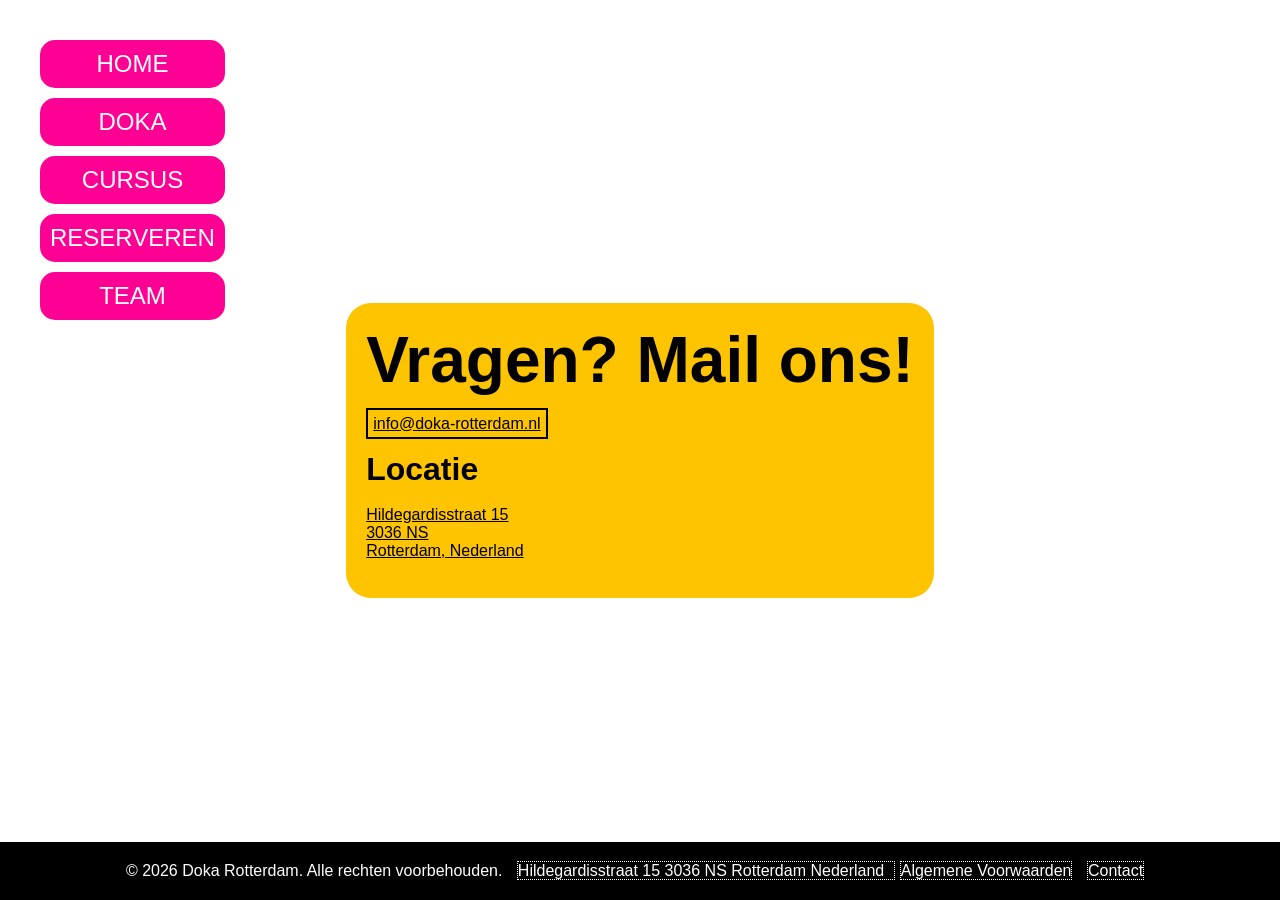
==== contact.html @ 13166142 "Added 2 new pages and some fixes for mobile" ====
<!DOCTYPE html>
<html lang="NL-nl">
<head>
    <meta charset="UTF-8">
    <meta name="viewport" content="width=device-width, initial-scale=1.0">
    <title>Doka Rotterdam</title>
    <link rel="stylesheet" href="style/main.css">
    <link rel="preconnect" href="https://fonts.googleapis.com">
    <link rel="preconnect" href="https://fonts.gstatic.com" crossorigin>
    <link href="https://fonts.googleapis.com/css2?family=Sora:wght@100..800&display=swap" rel="stylesheet">
    <meta name="viewport" content="width=device-width, initial-scale=1.0">
</head>
<body>
    <div class="menu" id="menu_impression">
        <a href="index.html">HOME</a>
        <a href="impression.html">DOKA</a>
        <a href="cursus.html">CURSUS</a>
        <a href="reserveren.html">RESERVEREN</a>
        <a href="team.html">TEAM</a>
    </div>
    <div id="contact_container">
        <div id="contact_box">
            <h1 style="font-size: 4em">Vragen? Mail ons!</h1><br>
            <a href="mailto:info@doka-rotterdam.nl">info@doka-rotterdam.nl</a><br><br>
            <h1>Locatie</h1>
            <a style="border: none" href="https://maps.app.goo.gl/UmLGHMcnTGEYaz4e9" target="_blank"><p>Hildegardisstraat 15</p>
            <p>3036 NS</p>
            <p>Rotterdam, Nederland</p></a>
        </div>
    </div>
  <div id="footer">
    <p>&copy; 2026 Doka Rotterdam. Alle rechten voorbehouden.</p>
    <a href="https://maps.app.goo.gl/UmLGHMcnTGEYaz4e9" target="_blank"><p>Hildegardisstraat 15
        3036 NS
        Rotterdam
        Nederland
    </p></a>
    <p><a href="terms.html" target="_blank">Algemene Voorwaarden</a></p>
    <p><a href="contact.html">Contact</a></p>
  </div>
</body>
</html>
---- style/main.css ----
* {
    margin: 0;
    padding: 0;
    box-sizing: border-box;
}

body, html {
    width: 100%;
    height: 100%;
    font-family: Arial, Helvetica, sans-serif;
}

#terms_container {
    padding: 50px;
    padding-bottom: 200px;
}

#landing_title {
    font-size: 3em;
    text-align: center;
}

.menu {
    padding: 30px;
    height: 100px;
    text-align: center;
    z-index: 2;
    position: absolute;
    top: 0;
    z-index: 5;
}

.menu a {
    color: white;
    text-decoration: none;
    margin: 10px;
    font-size: 1.5em;
    padding: 10px;
    display: block;
    border-radius: 15px;
    transition: .3s ease-in-out;
    border: 2px solid white;
    box-sizing: border-box;
}

.menu a:hover {
    background-color: white;
    color: black;
}

#menu_impression {
    position: fixed;
}

#menu_impression a {
    background-color: rgb(255, 0, 149);
    border: none;
}

#menu_impression a:hover {
    background-color: rgb(9, 52, 150);
    color: rgb(255, 0, 149);
}

.container {
    width: 100vw;
    height: 100vh;
    position: absolute;
    top: 0;
    overflow: hidden;
}

.track {
  display: flex;
  width: max-content; /* important */
  animation: scroll 80s linear infinite;
}

.image {
  flex: 0 0 100vw;
  height: 100vh;
  background-size: cover;
  background-position: center;
}

#header {
    position: absolute;
    top: 0;
    left: 0;
    width: 100%;
    height: 100%;
    display: flex;
    flex-direction: column;
    justify-content: center;
    align-items: center;
    color: white;
    z-index: 4;
    font-size: 3em;
    font-weight: 800;
    font-family: "Sora", sans-serif;
    color: rgb(255, 0, 149);
    mix-blend-mode: difference;
}

#overlay {
    position: absolute;
    top: 0;
    left: 0;
    width: 100vw;
    height: 100vh;
    background-color: rgb(7, 9, 32);
    mix-blend-mode: lighten;
    z-index: 3;
}

#booking_image_frame {
    flex: 1;
    background-image: url("../images/doka_img/compressed/1.jpg");
    background-size: contain;
    background-position: center;
    background-repeat: no-repeat;
}

#footer {
    background-color: black;
    color: white;
    padding: 20px;
    position: fixed;
    bottom: 0;
    width: 100%;
    height: auto;
    z-index: 5;
    text-align: center;
}

#footer p {
    display: inline-block;
    margin-right: 10px;
}

#footer a{
    color: white;
    text-decoration: none;
    border: dotted white 1px;
}

#footer a:hover {
    background-color: rgb(255, 0, 149);
}

.box {
    width: 500px;
    height: auto;
    margin: 20px;
    border-radius: 20px;
    padding: 20px;
    border: 5px white solid;
    z-index: 2;
    color: white;
}

#box_container {
    display: flex;
    flex-wrap: wrap;
    justify-content: center;
    align-items: center;
    width: 100vw;
    min-height: 100vh;
    height: auto;
    font-family: "Sora", sans-serif;
    z-index: 2;
    box-sizing: border-box;
    padding: 100px;
}

.line {
    border: 2px white solid;
}

.book_btn {
    text-decoration: none;
    border: 2px solid white;
    color: white;
    padding: 5px;
    float: right;
    transition: all 0.2s ease-in-out;
    font-weight: 600;
    font-family: "Sora", sans-serif;
    border-radius: 10px;
}

.book_btn:hover {
    background-color: black;
    color: white;
}

#backdrop_reserveren {
    position: fixed;
    width: 100vw;
    height: 100vh;
    background-image: url('../images/compressed/6.jpg');
    background-size: cover;
    background-position: center;
    z-index: 0;
    filter: saturate(0) blur(20px);
}

#backdrop_team {
    position: fixed;
    width: 100vw;
    height: 100vh;
    background-image: url('../images/compressed/1.jpg');
    background-size: cover;
    background-position: center;
    z-index: 0;
    filter: saturate(0) blur(20px);
}

#team_container {
    display: flex;
    justify-content: center;
    align-items: center;
    gap: 50px;
    z-index: 1;
    min-height: 100vh;
}

.team_card {
    max-width: 500px;
    height: auto;
    border-radius: 20px;
    align-items: center;
    padding: 30px;
    font-family: "Sora", sans-serif;
    border: 5px solid white;
    z-index: 1;
    color: white;
}

.team_image {
    width: 200px;
    height: auto;
    margin-top: 20px;
    float: left;
    padding-right: 20px;
    padding-bottom: 10px;
    margin: 0;
}

.personal_link {
    text-decoration: wavy;
    float: right;
    color: white;
    border: 2px solid white;
    padding: 5px;
    border-radius: 10px;
}

#text_frame_booking {
    display: flex;
    flex-wrap: wrap;
    justify-content: center;
    height: auto;
    width: 100%;
    padding-left: 250px;
    padding-top: 100px;
    padding-bottom: 100px;
    max-width: 100vw;
    box-sizing: border-box;
    height: auto;
    z-index: 1;
    background-color: black;
}

#backdrop_impression {
    position: absolute;
    top: 0;
    width: 100vw;
    min-height: 100vh;
    background-image: url('../images/compressed/4.jpg');
    background-size: cover;
    background-position: center;
    z-index: 0;
    filter: saturate(0) blur(20px);
}

#text_frame_booking > h1 {
    font-weight: 800;
    font-family: "Sora", sans-serif;
    font-size: 4em;
    flex: 0 0 100%;
    padding-left: 25px;
    z-index: 1;
}

.text_box_imp > p {
    font-size: 1.2em;
}

.text_box_imp {
    width: 100%;
    color: white;
    max-width: 700px;
    height: auto;
    padding: 20px;
    border-radius: 20px;
    border: 5px solid white;
    margin: 25px;
    font-family: "Sora", sans-serif;
    margin-right: auto;
    z-index: 1;
}

#contact_container {
    width: 100%;
    min-height: 100vh;
    display: flex;
    justify-content: center;
    align-items: center;
}

#contact_box {
    background-color: rgb(255, 196, 0);
    padding: 20px;
    border-radius: 25px;
}

#contact_box a {
    color: black;
    border: solid black 2px;
    padding: 5px;
}

#contact_box a:hover {
    background-color: black;
    color: white;
}

/* grid code */


#gallery {
  display: grid;
  grid-template-columns: repeat(8, 1fr);
  grid-template-rows: repeat(21, 15vh);
  grid-gap: 1.5rem;
  background-color: white;
  padding: 1.5rem;
}

.gallery__img {
  width: 100%;
  height: 100%;
  object-fit: cover;
  display: block; 
}

.gallery__item--1 {
  grid-column-start: 1;
  grid-column-end: 3;
  grid-row-start: 1;
  grid-row-end: 6;

  /** Alternative Syntax **/
  /* grid-column: 1 / span 2;  */
  /* grid-row: 1 / span 2; */
}

.gallery__item--2 {
  grid-column-start: 3;
  grid-column-end: 5;
  grid-row-start: 1;
  grid-row-end: 6;

  /** Alternative Syntax **/
  /* grid-column: 3 / span 2;  */
  /* grid-row: 1 / span 2; */
}

.gallery__item--3 {
  grid-column-start: 5;
  grid-column-end: 9;
  grid-row-start: 1;
  grid-row-end: 6;

  /** Alternative Syntax **/
  /* grid-column: 5 / span 4;
  grid-row: 1 / span 5; */
}

.gallery__item--4 {
  grid-column-start: 1;
  grid-column-end: 5;
  grid-row-start: 6;
  grid-row-end: 12;

  /** Alternative Syntax **/
  /* grid-column: 1 / span 4;  */
  /* grid-row: 3 / span 3; */
}

.gallery__item--5 {
  grid-column-start: 1;
  grid-column-end: 5;
  grid-row-start: 12;
  grid-row-end: 16;

  /** Alternative Syntax **/
  /* grid-column: 1 / span 4; */
  /* grid-row: 6 / span 3; */
}

.gallery__item--6 {
  grid-column-start: 5;
  grid-column-end: 9;
  grid-row-start: 6;
  grid-row-end: 12;

  /** Alternative Syntax **/
  /* grid-column: 5 / span 4; */
  /* grid-row: 6 / span 3; */
}

.gallery__item--7 {
  grid-column-start: 5;
  grid-column-end: 9;
  grid-row-start: 12;
  grid-row-end: 16;

  /** Alternative Syntax **/
  /* grid-column: 5 / span 4; */
  /* grid-row: 6 / span 3; */
}

.gallery__item--8 {
  grid-column-start: 1;
  grid-column-end: 6;
  grid-row-start: 16;
  grid-row-end: 21;

  /** Alternative Syntax **/
  /* grid-column: 5 / span 4; */
  /* grid-row: 6 / span 3; */
}

.gallery__item--9 {
  grid-column-start: 6;
  grid-column-end: 9;
  grid-row-start: 16;
  grid-row-end: 21;

  /** Alternative Syntax **/
  /* grid-column: 5 / span 4; */
  /* grid-row: 6 / span 3; */
}

@keyframes scroll {
  from {
    transform: translateX(0);
  }
  to {
    transform: translateX(-50%);
  }
}

@media (max-width: 700px) {
    .menu a {
        display: inline;
    }
    #booking_container {
        padding-top: 100px;
    }
    #booking_image_frame {
        display: none;
    }
    #header {
        font-size: 1.7em;
        text-align: center;
    }
    .menu > a {
        font-size: .7em;
        margin: 5px;
        padding: 5px;
        border: 1px solid white;
    }
    #text_frame_booking > h1 {
        font-size: 3em;
        padding: 0;
    }
    .menu {
        width: 100%;
    }
    #footer {
        padding: 5px;
    }
    #footer > p {
        font-size: .3em;
        padding: 0;
    }
    #footer > a {
        font-size: .3em;
        padding: 0;
    }
    #box_container {
        padding: 20px;
        padding-bottom: 100px;
    }
    #text_frame_booking {
        padding-left: 10px;
        padding: 10px;
        padding-top: 100px;
    }
    .text_box_imp {
        max-width: 100%;
        width: 100%;
    }
    .team_card {
        width: 100%;
    }
    .team_image {
        width: 120px;
    }
    #team_container {
    padding-top: 100px;
    padding-bottom: 100px;
    flex-direction: column;
    gap: 50px;
    z-index: 1;
    min-height: 100vh;
}



    #gallery {
        grid-template-columns: repeat(8, 1fr);
        grid-template-rows: repeat(54, 15vh);
    }


    .gallery__item--1 {
        grid-column-start: 1;
        grid-column-end: 9;
        grid-row-start: 1;
        grid-row-end: 6;
  }
    .gallery__item--2 {
        grid-column-start: 1;
        grid-column-end: 9;
        grid-row-start: 6;
        grid-row-end: 12;
    }
    .gallery__item--3 {
        grid-column-start: 1;
        grid-column-end: 9;
        grid-row-start: 12;
        grid-row-end: 18;
    }
    .gallery__item--4 {
        grid-column-start: 1;
        grid-column-end: 9;
        grid-row-start: 18;
        grid-row-end: 24;
    }
    .gallery__item--5 {
        grid-column-start: 1;
        grid-column-end: 9;
        grid-row-start: 24;
        grid-row-end: 30;
    }
    .gallery__item--6 {
        grid-column-start: 1;
        grid-column-end: 9;
        grid-row-start: 30;
        grid-row-end: 36;
    }
    .gallery__item--7 {
        grid-column-start: 1;
        grid-column-end: 9;
        grid-row-start: 36;
        grid-row-end: 42;
    }
    .gallery__item--8 {
        grid-column-start: 1;
        grid-column-end: 9;
        grid-row-start: 42;
        grid-row-end: 48;
    }
    .gallery__item--9 {
        grid-column-start: 1;
        grid-column-end: 9;
        grid-row-start: 48;
        grid-row-end: 54;
    }
}
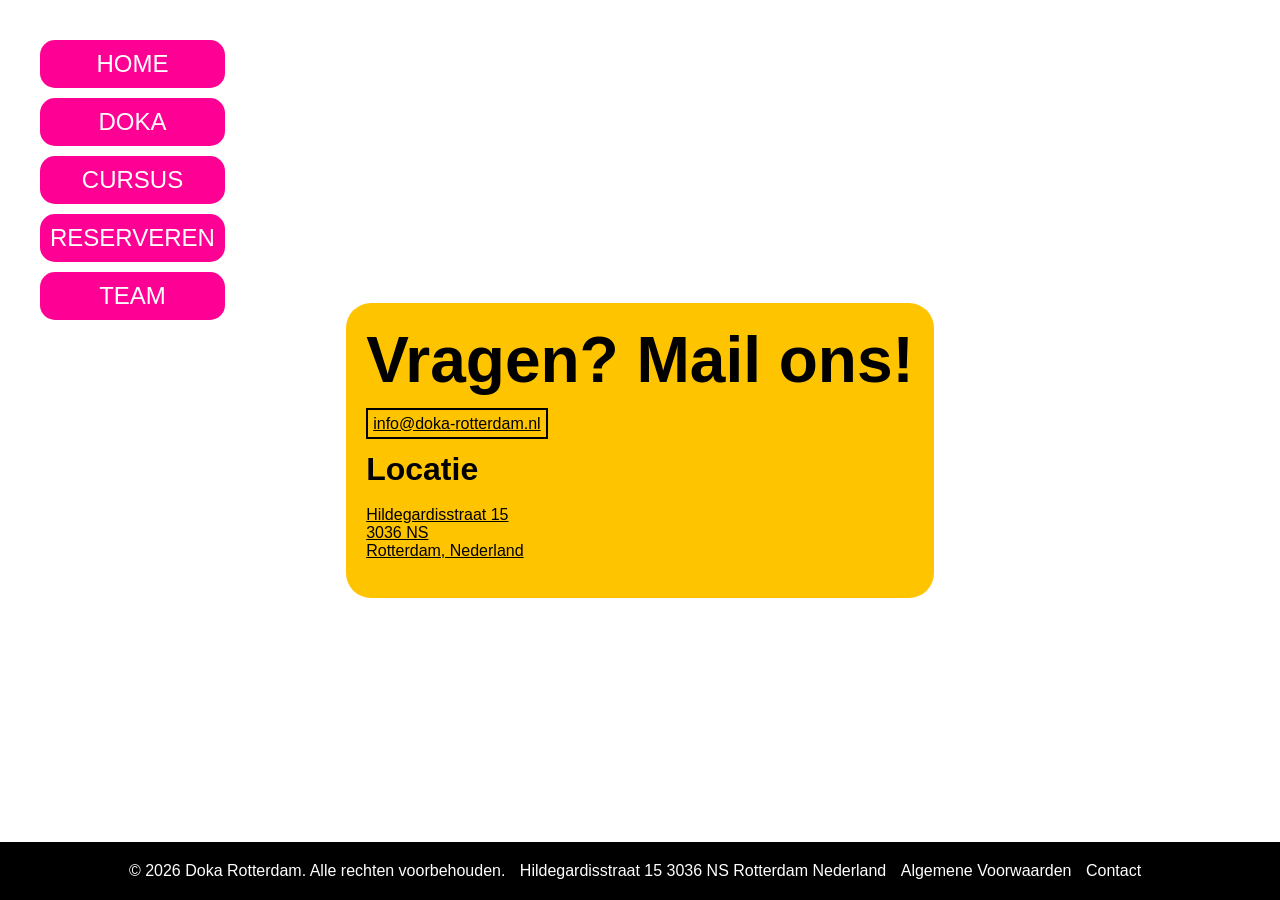
==== commit 5a17b3fa: "logo update (also icon bar) + small bug fixes" ====
--- a/contact.html
+++ b/contact.html
@@ -8,7 +8,22 @@
     <link rel="preconnect" href="https://fonts.googleapis.com">
     <link rel="preconnect" href="https://fonts.gstatic.com" crossorigin>
     <link href="https://fonts.googleapis.com/css2?family=Sora:wght@100..800&display=swap" rel="stylesheet">
+    <link rel="icon" type="image/x-icon" href="images/logo/logo_icon.png">
     <meta name="viewport" content="width=device-width, initial-scale=1.0">
+
+    <title>Contact – Doka Rotterdam | Donkere Kamer Rotterdam</title>
+    <meta name="description" content="Vragen over het huren van de donkere kamer of de cursus? Neem contact op via info@doka-rotterdam.nl. Studio Rik Versteeg, Hildegardisstraat 15, Rotterdam.">
+    <meta name="keywords" content="contact doka Rotterdam, donkere kamer Rotterdam adres, Studio Rik Versteeg contact">
+    <meta name="author" content="Studio Rik Versteeg">
+    <link rel="canonical" href="https://doka-rotterdam.nl/contact.html">
+
+    <meta property="og:type" content="website">
+    <meta property="og:url" content="https://doka-rotterdam.nl/contact.html">
+    <meta property="og:title" content="Contact – Doka Rotterdam">
+    <meta property="og:description" content="Vragen over de donkere kamer of cursus? Bereik ons via info@doka-rotterdam.nl. Hildegardisstraat 15, Rotterdam.">
+    <meta property="og:image" content="https://doka-rotterdam.nl/images/compressed/1.jpg">
+    <meta property="og:locale" content="nl_NL">
+    <meta property="og:site_name" content="Doka Rotterdam">
 </head>
 <body>
     <div class="menu" id="menu_impression">
--- a/style/main.css
+++ b/style/main.css
@@ -97,9 +97,15 @@
     z-index: 4;
     font-size: 3em;
     font-weight: 800;
+    mix-blend-mode: exclusion;
     font-family: "Sora", sans-serif;
     color: rgb(255, 0, 149);
-    mix-blend-mode: difference;
+}
+
+#header > img {
+    z-index: 10;
+    width: 80vw;
+    max-width: 650px;
 }
 
 #overlay {
@@ -141,7 +147,6 @@
 #footer a{
     color: white;
     text-decoration: none;
-    border: dotted white 1px;
 }
 
 #footer a:hover {
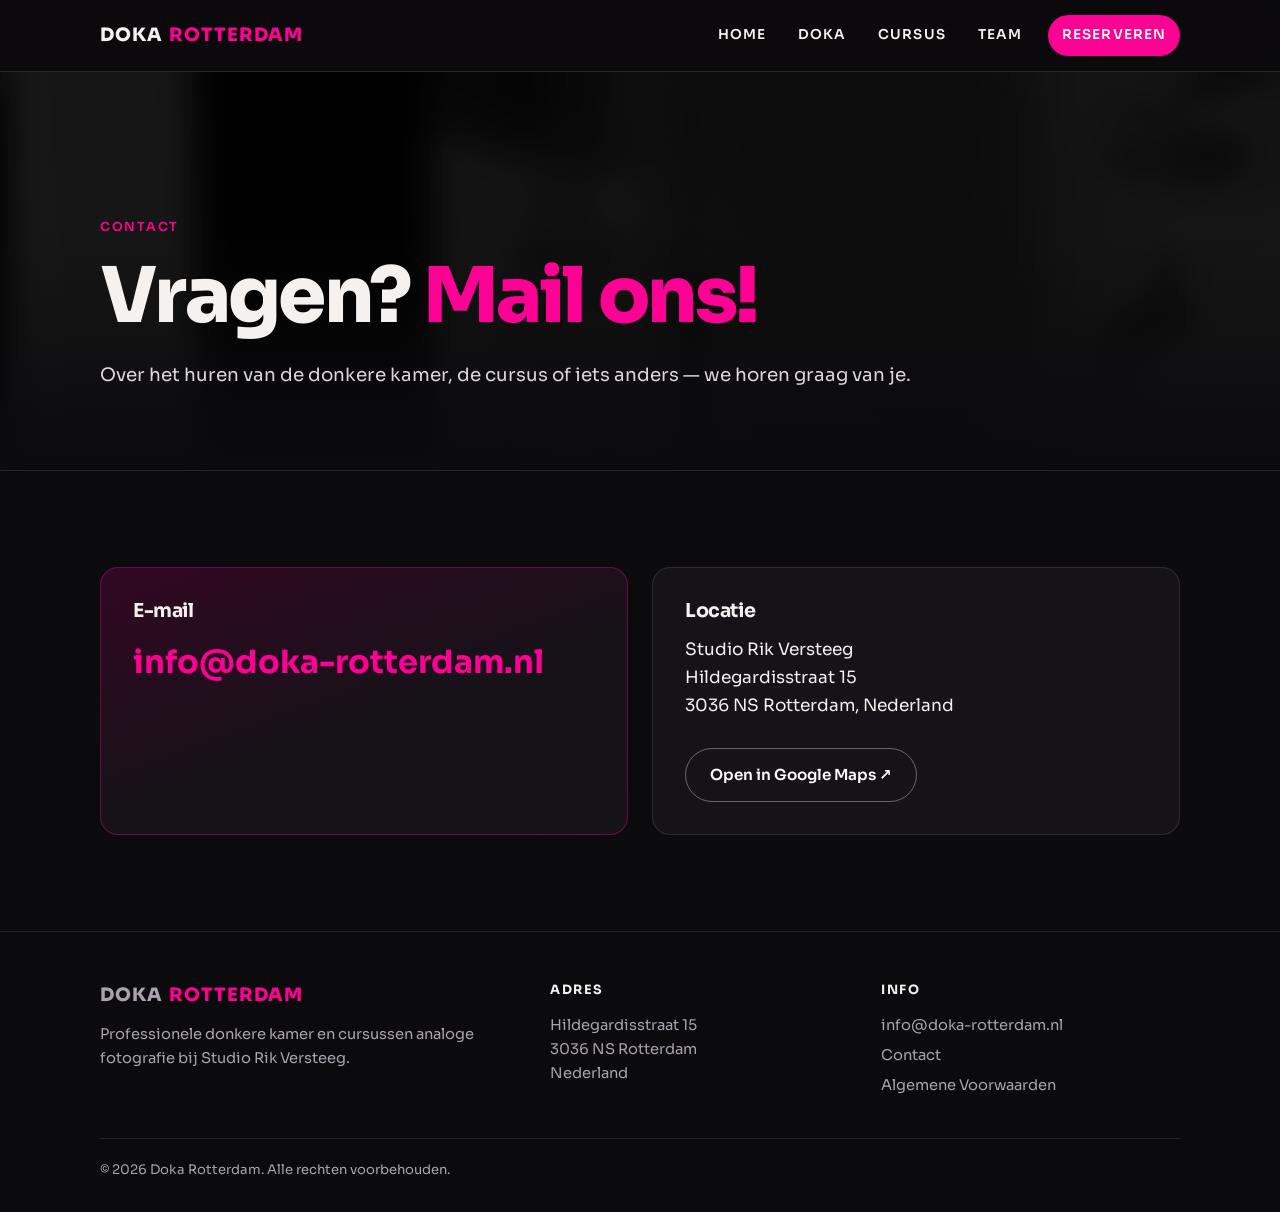
==== commit 3e28758c: "overhaullllll" ====
--- a/contact.html
+++ b/contact.html
@@ -1,57 +1,96 @@
 <!DOCTYPE html>
-<html lang="NL-nl">
+<html lang="nl-NL">
 <head>
     <meta charset="UTF-8">
     <meta name="viewport" content="width=device-width, initial-scale=1.0">
-    <title>Doka Rotterdam</title>
-    <link rel="stylesheet" href="style/main.css">
     <link rel="preconnect" href="https://fonts.googleapis.com">
     <link rel="preconnect" href="https://fonts.gstatic.com" crossorigin>
     <link href="https://fonts.googleapis.com/css2?family=Sora:wght@100..800&display=swap" rel="stylesheet">
-    <link rel="icon" type="image/x-icon" href="images/logo/logo_icon.png">
-    <meta name="viewport" content="width=device-width, initial-scale=1.0">
+    <link rel="stylesheet" href="style/main.css">
+    <link rel="icon" type="image/png" href="images/logo/logo_icon.png">
+    <script src="script/main.js" defer></script>
 
     <title>Contact – Doka Rotterdam | Donkere Kamer Rotterdam</title>
     <meta name="description" content="Vragen over het huren van de donkere kamer of de cursus? Neem contact op via info@doka-rotterdam.nl. Studio Rik Versteeg, Hildegardisstraat 15, Rotterdam.">
     <meta name="keywords" content="contact doka Rotterdam, donkere kamer Rotterdam adres, Studio Rik Versteeg contact">
     <meta name="author" content="Studio Rik Versteeg">
-    <link rel="canonical" href="https://doka-rotterdam.nl/contact.html">
+    <link rel="canonical" href="https://www.doka-rotterdam.nl/contact.html">
 
     <meta property="og:type" content="website">
-    <meta property="og:url" content="https://doka-rotterdam.nl/contact.html">
+    <meta property="og:url" content="https://www.doka-rotterdam.nl/contact.html">
     <meta property="og:title" content="Contact – Doka Rotterdam">
     <meta property="og:description" content="Vragen over de donkere kamer of cursus? Bereik ons via info@doka-rotterdam.nl. Hildegardisstraat 15, Rotterdam.">
-    <meta property="og:image" content="https://doka-rotterdam.nl/images/compressed/1.jpg">
+    <meta property="og:image" content="https://www.doka-rotterdam.nl/images/compressed/1.jpg">
     <meta property="og:locale" content="nl_NL">
     <meta property="og:site_name" content="Doka Rotterdam">
 </head>
 <body>
-    <div class="menu" id="menu_impression">
-        <a href="index.html">HOME</a>
-        <a href="impression.html">DOKA</a>
-        <a href="cursus.html">CURSUS</a>
-        <a href="reserveren.html">RESERVEREN</a>
-        <a href="team.html">TEAM</a>
-    </div>
-    <div id="contact_container">
-        <div id="contact_box">
-            <h1 style="font-size: 4em">Vragen? Mail ons!</h1><br>
-            <a href="mailto:info@doka-rotterdam.nl">info@doka-rotterdam.nl</a><br><br>
-            <h1>Locatie</h1>
-            <a style="border: none" href="https://maps.app.goo.gl/UmLGHMcnTGEYaz4e9" target="_blank"><p>Hildegardisstraat 15</p>
-            <p>3036 NS</p>
-            <p>Rotterdam, Nederland</p></a>
+    <header class="site-header">
+        <div class="wrap">
+            <a class="brand" href="index.html">DOKA <span>ROTTERDAM</span></a>
+            <button class="nav-toggle" aria-label="Menu" aria-expanded="false" aria-controls="nav"><span></span></button>
+            <nav class="nav" id="nav">
+                <a href="index.html">HOME</a>
+                <a href="impression.html">DOKA</a>
+                <a href="cursus.html">CURSUS</a>
+                <a href="team.html">TEAM</a>
+                <a href="reserveren.html" class="nav-cta">RESERVEREN</a>
+            </nav>
         </div>
-    </div>
-  <div id="footer">
-    <p>&copy; 2026 Doka Rotterdam. Alle rechten voorbehouden.</p>
-    <a href="https://maps.app.goo.gl/UmLGHMcnTGEYaz4e9" target="_blank"><p>Hildegardisstraat 15
-        3036 NS
-        Rotterdam
-        Nederland
-    </p></a>
-    <p><a href="terms.html" target="_blank">Algemene Voorwaarden</a></p>
-    <p><a href="contact.html">Contact</a></p>
-  </div>
+    </header>
+
+    <main>
+        <section class="page-hero" style="--hero-img: url('../images/compressed/3.jpg')">
+            <div class="wrap">
+                <span class="eyebrow">Contact</span>
+                <h1>Vragen? <em>Mail ons!</em></h1>
+                <p class="lead">Over het huren van de donkere kamer, de cursus of iets anders — we horen graag van je.</p>
+            </div>
+        </section>
+
+        <section class="section">
+            <div class="wrap grid-2">
+                <div class="card card--accent">
+                    <h3>E-mail</h3>
+                    <a class="contact-mail" href="mailto:info@doka-rotterdam.nl">info@doka-rotterdam.nl</a>
+                </div>
+                <div class="card">
+                    <h3>Locatie</h3>
+                    <address style="font-style: normal">
+                        Studio Rik Versteeg<br>
+                        Hildegardisstraat 15<br>
+                        3036 NS Rotterdam, Nederland
+                    </address>
+                    <div class="btn-row">
+                        <a class="btn btn--ghost" href="https://maps.app.goo.gl/UmLGHMcnTGEYaz4e9" target="_blank" rel="noopener">Open in Google Maps ↗</a>
+                    </div>
+                </div>
+            </div>
+        </section>
+    </main>
+
+    <footer class="site-footer">
+        <div class="wrap">
+            <div class="cols">
+                <div>
+                    <a class="brand" href="index.html">DOKA <span>ROTTERDAM</span></a>
+                    <p style="margin-top: 12px">Professionele donkere kamer en cursussen analoge fotografie bij Studio Rik Versteeg.</p>
+                </div>
+                <div>
+                    <h4>Adres</h4>
+                    <address><a href="https://maps.app.goo.gl/UmLGHMcnTGEYaz4e9" target="_blank" rel="noopener">Hildegardisstraat 15<br>3036 NS Rotterdam<br>Nederland</a></address>
+                </div>
+                <div>
+                    <h4>Info</h4>
+                    <ul>
+                        <li><a href="mailto:info@doka-rotterdam.nl">info@doka-rotterdam.nl</a></li>
+                        <li><a href="contact.html">Contact</a></li>
+                        <li><a href="terms.html">Algemene Voorwaarden</a></li>
+                    </ul>
+                </div>
+            </div>
+            <p class="legal">&copy; 2026 Doka Rotterdam. Alle rechten voorbehouden.</p>
+        </div>
+    </footer>
 </body>
-</html>+</html>
--- a/style/main.css
+++ b/style/main.css
@@ -1,599 +1,660 @@
-* {
-    margin: 0;
-    padding: 0;
-    box-sizing: border-box;
-}
-
-body, html {
+/* ==========================================================================
+   Doka Rotterdam — shared stylesheet
+   One file for every page. Design tokens live in :root; change them there.
+   ========================================================================== */
+
+:root {
+    --bg: #0b0a0d;
+    --surface: #151318;
+    --surface-2: #1d1a21;
+    --border: rgba(255, 255, 255, 0.1);
+    --text: #f4f1ee;
+    --muted: #aaa3ae;
+    --accent: #ff0095;          /* brand magenta (safelight) */
+    --accent-hover: #ff3daf;
+    --accent-soft: rgba(255, 0, 149, 0.12);
+    --blue: #093496;            /* secondary brand blue */
+
+    --radius: 18px;
+    --radius-sm: 10px;
+    --max: 1160px;
+    --gutter: clamp(16px, 4vw, 40px);
+    --header-h: 72px;
+
+    --font: "Sora", system-ui, -apple-system, "Segoe UI", sans-serif;
+}
+
+/* ---------- Reset & base ---------- */
+
+*, *::before, *::after { box-sizing: border-box; }
+
+* { margin: 0; padding: 0; }
+
+html { scroll-behavior: smooth; -webkit-text-size-adjust: 100%; }
+
+[id] { scroll-margin-top: calc(var(--header-h) + 16px); }
+
+body {
+    background: var(--bg);
+    color: var(--text);
+    font-family: var(--font);
+    font-size: 17px;
+    line-height: 1.65;
+    min-height: 100vh;
+    display: flex;
+    flex-direction: column;
+    -webkit-font-smoothing: antialiased;
+}
+
+main { flex: 1; }
+
+img, video { display: block; max-width: 100%; }
+
+a { color: inherit; }
+
+h1, h2, h3 { line-height: 1.15; letter-spacing: -0.02em; font-weight: 700; }
+
+p + p { margin-top: 1em; }
+
+::selection { background: var(--accent); color: #fff; }
+
+:focus-visible { outline: 2px solid var(--accent); outline-offset: 3px; }
+
+/* ---------- Layout helpers ---------- */
+
+.wrap {
     width: 100%;
-    height: 100%;
-    font-family: Arial, Helvetica, sans-serif;
-}
-
-#terms_container {
-    padding: 50px;
-    padding-bottom: 200px;
-}
-
-#landing_title {
-    font-size: 3em;
-    text-align: center;
-}
-
-.menu {
-    padding: 30px;
-    height: 100px;
-    text-align: center;
-    z-index: 2;
+    max-width: var(--max);
+    margin: 0 auto;
+    padding: 0 var(--gutter);
+}
+
+.section { padding: clamp(48px, 8vw, 96px) 0; }
+.section--tight { padding-top: 0; }
+
+.eyebrow {
+    display: inline-block;
+    font-size: 0.78rem;
+    font-weight: 600;
+    letter-spacing: 0.14em;
+    text-transform: uppercase;
+    color: var(--accent);
+    margin-bottom: 14px;
+}
+
+.section-title {
+    font-size: clamp(1.7rem, 3.4vw, 2.5rem);
+    margin-bottom: 20px;
+}
+
+.lead { font-size: 1.15rem; color: var(--text); }
+
+.muted { color: var(--muted); }
+
+.sr-only {
     position: absolute;
+    width: 1px;
+    height: 1px;
+    overflow: hidden;
+    clip: rect(0 0 0 0);
+    white-space: nowrap;
+}
+
+.grid-2 {
+    display: grid;
+    grid-template-columns: repeat(2, minmax(0, 1fr));
+    gap: 24px;
+}
+
+.grid-3 {
+    display: grid;
+    grid-template-columns: repeat(3, minmax(0, 1fr));
+    gap: 24px;
+}
+
+.split {
+    display: grid;
+    grid-template-columns: 1.1fr 1fr;
+    gap: clamp(28px, 5vw, 64px);
+    align-items: center;
+}
+
+/* ---------- Site header / navigation ---------- */
+
+.site-header {
+    position: sticky;
     top: 0;
-    z-index: 5;
-}
-
-.menu a {
-    color: white;
-    text-decoration: none;
-    margin: 10px;
-    font-size: 1.5em;
-    padding: 10px;
-    display: block;
-    border-radius: 15px;
-    transition: .3s ease-in-out;
-    border: 2px solid white;
-    box-sizing: border-box;
-}
-
-.menu a:hover {
-    background-color: white;
-    color: black;
-}
-
-#menu_impression {
+    z-index: 50;
+    height: var(--header-h);
+    background: rgba(11, 10, 13, 0.82);
+    backdrop-filter: blur(14px);
+    -webkit-backdrop-filter: blur(14px);
+    border-bottom: 1px solid var(--border);
+}
+
+.site-header--overlay {
     position: fixed;
-}
-
-#menu_impression a {
-    background-color: rgb(255, 0, 149);
-    border: none;
-}
-
-#menu_impression a:hover {
-    background-color: rgb(9, 52, 150);
-    color: rgb(255, 0, 149);
-}
-
-.container {
-    width: 100vw;
-    height: 100vh;
-    position: absolute;
-    top: 0;
-    overflow: hidden;
-}
-
-.track {
-  display: flex;
-  width: max-content; /* important */
-  animation: scroll 80s linear infinite;
-}
-
-.image {
-  flex: 0 0 100vw;
-  height: 100vh;
-  background-size: cover;
-  background-position: center;
-}
-
-#header {
-    position: absolute;
-    top: 0;
     left: 0;
-    width: 100%;
+    right: 0;
+    background: linear-gradient(to bottom, rgba(0, 0, 0, 0.55), transparent);
+    backdrop-filter: none;
+    -webkit-backdrop-filter: none;
+    border-bottom: none;
+}
+
+.site-header .wrap {
     height: 100%;
     display: flex;
-    flex-direction: column;
+    align-items: center;
+    justify-content: space-between;
+    gap: 24px;
+}
+
+.brand {
+    font-weight: 800;
+    font-size: 1.15rem;
+    letter-spacing: 0.06em;
+    text-decoration: none;
+    white-space: nowrap;
+}
+
+.brand span { color: var(--accent); }
+
+.nav { display: flex; align-items: center; gap: 4px; }
+
+.nav a {
+    text-decoration: none;
+    font-size: 0.85rem;
+    font-weight: 600;
+    letter-spacing: 0.08em;
+    padding: 9px 14px;
+    border-radius: 999px;
+    color: var(--text);
+    transition: background-color 0.2s, color 0.2s;
+}
+
+.nav a:hover { background: rgba(255, 255, 255, 0.08); }
+
+.nav a[aria-current="page"] { color: var(--accent); }
+
+.nav a.nav-cta { background: var(--accent); color: #fff; margin-left: 8px; }
+.nav a.nav-cta:hover { background: var(--accent-hover); }
+
+.nav-toggle {
+    display: none;
+    background: none;
+    border: 1px solid var(--border);
+    border-radius: 999px;
+    color: var(--text);
+    width: 44px;
+    height: 44px;
+    cursor: pointer;
+    align-items: center;
     justify-content: center;
+}
+
+.nav-toggle span,
+.nav-toggle span::before,
+.nav-toggle span::after {
+    display: block;
+    width: 18px;
+    height: 2px;
+    background: currentColor;
+    border-radius: 2px;
+    position: relative;
+    transition: transform 0.25s, background-color 0.25s;
+}
+
+.nav-toggle span::before,
+.nav-toggle span::after { content: ""; position: absolute; left: 0; }
+.nav-toggle span::before { top: -6px; }
+.nav-toggle span::after { top: 6px; }
+
+.nav-open .nav-toggle span { background: transparent; }
+.nav-open .nav-toggle span::before { transform: translateY(6px) rotate(45deg); }
+.nav-open .nav-toggle span::after { transform: translateY(-6px) rotate(-45deg); }
+
+/* ---------- Buttons ---------- */
+
+.btn {
+    display: inline-flex;
     align-items: center;
-    color: white;
-    z-index: 4;
-    font-size: 3em;
+    justify-content: center;
+    gap: 8px;
+    padding: 13px 24px;
+    border-radius: 999px;
+    font-family: var(--font);
+    font-weight: 600;
+    font-size: 0.95rem;
+    text-decoration: none;
+    border: 1px solid transparent;
+    cursor: pointer;
+    transition: background-color 0.2s, color 0.2s, border-color 0.2s, transform 0.2s;
+}
+
+.btn:hover { transform: translateY(-1px); }
+
+.btn--primary { background: var(--accent); color: #fff; }
+.btn--primary:hover { background: var(--accent-hover); }
+
+.btn--ghost { border-color: rgba(255, 255, 255, 0.35); color: #fff; }
+.btn--ghost:hover { background: #fff; color: #000; }
+
+.btn-row { display: flex; flex-wrap: wrap; gap: 12px; margin-top: 28px; }
+
+/* ---------- Page hero (sub pages) ---------- */
+
+.page-hero {
+    position: relative;
+    overflow: hidden;
+    padding: clamp(72px, 12vw, 140px) 0 clamp(48px, 7vw, 80px);
+    border-bottom: 1px solid var(--border);
+}
+
+.page-hero::before {
+    content: "";
+    position: absolute;
+    inset: -40px;
+    background-image: var(--hero-img);
+    background-size: cover;
+    background-position: center;
+    filter: saturate(0) blur(14px) brightness(0.35);
+    z-index: -2;
+}
+
+.page-hero::after {
+    content: "";
+    position: absolute;
+    inset: 0;
+    background: linear-gradient(to bottom, transparent 40%, var(--bg));
+    z-index: -1;
+}
+
+.page-hero h1 {
+    font-size: clamp(2.4rem, 7vw, 4.8rem);
     font-weight: 800;
-    mix-blend-mode: exclusion;
-    font-family: "Sora", sans-serif;
-    color: rgb(255, 0, 149);
-}
-
-#header > img {
-    z-index: 10;
-    width: 80vw;
-    max-width: 650px;
+    letter-spacing: -0.035em;
+    max-width: 14ch;
+}
+
+.page-hero h1 em { font-style: normal; color: var(--accent); }
+
+.page-hero .lead { max-width: 60ch; margin-top: 20px; color: #ddd6dc; }
+
+/* ---------- Cards & lists ---------- */
+
+.card {
+    background: var(--surface);
+    border: 1px solid var(--border);
+    border-radius: var(--radius);
+    padding: clamp(22px, 3vw, 32px);
+}
+
+.card h3 { font-size: 1.2rem; margin-bottom: 14px; }
+
+.card--accent { background: linear-gradient(160deg, rgba(255, 0, 149, 0.16), var(--surface) 60%); border-color: rgba(255, 0, 149, 0.35); }
+
+.list { list-style: none; }
+
+.list li {
+    position: relative;
+    padding-left: 22px;
+    margin-bottom: 9px;
+    color: #ddd6dc;
+}
+
+.list li::before {
+    content: "";
+    position: absolute;
+    left: 0;
+    top: 0.68em;
+    width: 8px;
+    height: 8px;
+    border-radius: 50%;
+    background: var(--accent);
+}
+
+.list--minus li::before { background: transparent; border: 2px solid var(--muted); }
+
+.photo {
+    border-radius: var(--radius);
+    overflow: hidden;
+    background: var(--surface);
+}
+
+.photo img { width: 100%; height: 100%; object-fit: cover; }
+
+.photo--bw img { filter: saturate(0.15) contrast(1.08); transition: filter 0.5s; }
+.photo--bw:hover img { filter: none; }
+
+/* ---------- Home ---------- */
+
+.home-hero {
+    position: relative;
+    height: 100vh;
+    height: 100svh;
+    min-height: 520px;
+    overflow: hidden;
+    background: #000;
+}
+
+.track {
+    display: flex;
+    width: max-content;
+    height: 100%;
+    animation: scroll 80s linear infinite;
+}
+
+.track .image {
+    flex: 0 0 100vw;
+    height: 100%;
+    background-size: cover;
+    background-position: center;
 }
 
 #overlay {
     position: absolute;
-    top: 0;
-    left: 0;
-    width: 100vw;
-    height: 100vh;
+    inset: 0;
     background-color: rgb(7, 9, 32);
     mix-blend-mode: lighten;
+    z-index: 1;
+}
+
+.home-hero__logo {
+    position: absolute;
+    inset: 0;
+    display: flex;
+    align-items: center;
+    justify-content: center;
+    mix-blend-mode: exclusion;
+    z-index: 2;
+    pointer-events: none;
+}
+
+.home-hero__logo img { width: min(78vw, 600px); }
+
+.home-hero__content {
+    position: absolute;
+    left: 0;
+    right: 0;
+    bottom: clamp(32px, 7vh, 72px);
     z-index: 3;
-}
-
-#booking_image_frame {
-    flex: 1;
-    background-image: url("../images/doka_img/compressed/1.jpg");
-    background-size: contain;
-    background-position: center;
-    background-repeat: no-repeat;
-}
-
-#footer {
-    background-color: black;
-    color: white;
-    padding: 20px;
-    position: fixed;
-    bottom: 0;
-    width: 100%;
-    height: auto;
-    z-index: 5;
     text-align: center;
-}
-
-#footer p {
+    padding: 0 var(--gutter);
+}
+
+.home-hero__content p {
+    font-size: clamp(0.95rem, 2vw, 1.15rem);
+    letter-spacing: 0.04em;
+    text-shadow: 0 1px 12px rgba(0, 0, 0, 0.6);
+}
+
+.home-hero__content .btn-row { justify-content: center; margin-top: 18px; }
+
+.feature {
+    display: flex;
+    flex-direction: column;
+    text-decoration: none;
+    transition: border-color 0.2s, transform 0.2s;
+}
+
+.feature:hover { border-color: rgba(255, 0, 149, 0.5); transform: translateY(-3px); }
+
+.feature .num { font-size: 0.8rem; color: var(--accent); font-weight: 700; letter-spacing: 0.1em; margin-bottom: 18px; }
+
+.feature h3 { font-size: 1.35rem; }
+
+.feature p { color: var(--muted); flex: 1; }
+
+.feature .arrow { margin-top: 20px; font-weight: 600; color: var(--accent); }
+
+@keyframes scroll {
+    from { transform: translateX(0); }
+    to   { transform: translateX(-50%); }
+}
+
+@media (prefers-reduced-motion: reduce) {
+    .track { animation: none; }
+    html { scroll-behavior: auto; }
+}
+
+/* ---------- Doka gallery ---------- */
+
+.gallery {
+    columns: 3 260px;
+    column-gap: 16px;
+}
+
+.gallery figure {
+    break-inside: avoid;
+    margin-bottom: 16px;
+    border-radius: var(--radius-sm);
+    overflow: hidden;
+    background: var(--surface);
+}
+
+.gallery img, .gallery video { width: 100%; height: auto; }
+
+/* ---------- Course page ---------- */
+
+.timeline { list-style: none; position: relative; }
+
+.timeline li {
+    display: grid;
+    grid-template-columns: 140px 1fr;
+    gap: 24px;
+    padding: 26px 0;
+    border-top: 1px solid var(--border);
+}
+
+.timeline li:last-child { border-bottom: 1px solid var(--border); }
+
+.timeline-time { font-weight: 700; color: var(--accent); white-space: nowrap; }
+
+.timeline-body strong { display: block; font-size: 1.1rem; margin-bottom: 6px; }
+
+.timeline-body p { color: var(--muted); }
+
+.dates {
+    list-style: none;
+    display: grid;
+    grid-template-columns: repeat(auto-fill, minmax(190px, 1fr));
+    gap: 14px;
+}
+
+.date-card {
+    position: relative;
+    background: var(--surface);
+    border: 1px solid var(--border);
+    border-radius: var(--radius);
+    padding: 20px 22px;
+}
+
+.date-card .day { display: block; font-size: 0.8rem; color: var(--muted); text-transform: uppercase; letter-spacing: 0.1em; }
+.date-card .date { display: block; font-size: 1.45rem; font-weight: 700; margin-top: 4px; }
+.date-card .year { display: block; color: var(--muted); }
+
+.date-card.is-next { border-color: var(--accent); background: linear-gradient(160deg, rgba(255, 0, 149, 0.2), var(--surface) 70%); }
+
+.date-card.is-next::before {
+    content: "Eerstvolgende";
     display: inline-block;
-    margin-right: 10px;
-}
-
-#footer a{
-    color: white;
+    margin-bottom: 10px;
+    font-size: 0.7rem;
+    font-weight: 700;
+    letter-spacing: 0.06em;
+    text-transform: uppercase;
+    background: var(--accent);
+    color: #fff;
+    padding: 3px 9px;
+    border-radius: 999px;
+}
+
+.date-card.is-past { display: none; }
+
+.facts { display: grid; grid-template-columns: max-content 1fr; gap: 10px 24px; }
+.facts dt { color: var(--muted); }
+.facts dd { font-weight: 500; }
+
+/* ---------- Pricing (reserveren) ---------- */
+
+.price-card { display: flex; flex-direction: column; }
+
+.price-card h3 { font-size: 1.3rem; margin-bottom: 4px; }
+
+.price-card .time { color: var(--muted); }
+
+.price-card .price {
+    font-size: 2.6rem;
+    font-weight: 800;
+    letter-spacing: -0.03em;
+    margin: 26px 0 4px;
+}
+
+.price-card .vat { color: var(--muted); font-size: 0.85rem; margin-bottom: 24px; }
+
+.price-card .btn { margin-top: auto; }
+
+.badge {
+    align-self: flex-start;
+    font-size: 0.72rem;
+    font-weight: 700;
+    letter-spacing: 0.08em;
+    text-transform: uppercase;
+    background: var(--accent);
+    color: #fff;
+    padding: 4px 10px;
+    border-radius: 999px;
+    margin-bottom: 14px;
+}
+
+.reviews { columns: 3 280px; column-gap: 20px; }
+
+.review {
+    break-inside: avoid;
+    margin: 0 0 20px;
+    background: var(--surface);
+    border: 1px solid var(--border);
+    border-radius: var(--radius);
+    padding: 28px;
+}
+
+.review p { color: #ddd6dc; }
+
+.review footer { margin-top: 18px; font-weight: 600; }
+
+/* ---------- Team ---------- */
+
+.team-card { padding: 0; overflow: hidden; display: flex; flex-direction: column; }
+
+.team-card img { width: 100%; aspect-ratio: 1 / 1; object-fit: cover; filter: saturate(0); transition: filter 0.5s; }
+.team-card:hover img { filter: none; }
+
+.team-card .body { padding: clamp(22px, 3vw, 32px); display: flex; flex-direction: column; flex: 1; }
+
+.team-card h2 { font-size: 1.5rem; margin-bottom: 14px; }
+
+.team-card p { color: #ddd6dc; }
+
+.team-card .btn { margin-top: 24px; align-self: flex-start; }
+
+/* ---------- Contact ---------- */
+
+.contact-mail {
+    display: inline-block;
+    font-size: clamp(1.3rem, 4vw, 2rem);
+    font-weight: 700;
+    color: var(--accent);
     text-decoration: none;
-}
-
-#footer a:hover {
-    background-color: rgb(255, 0, 149);
-}
-
-.box {
-    width: 500px;
-    height: auto;
-    margin: 20px;
-    border-radius: 20px;
-    padding: 20px;
-    border: 5px white solid;
-    z-index: 2;
-    color: white;
-}
-
-#box_container {
-    display: flex;
-    flex-wrap: wrap;
-    justify-content: center;
-    align-items: center;
-    width: 100vw;
-    min-height: 100vh;
-    height: auto;
-    font-family: "Sora", sans-serif;
-    z-index: 2;
-    box-sizing: border-box;
-    padding: 100px;
-}
-
-.line {
-    border: 2px white solid;
-}
-
-.book_btn {
-    text-decoration: none;
-    border: 2px solid white;
-    color: white;
-    padding: 5px;
-    float: right;
-    transition: all 0.2s ease-in-out;
-    font-weight: 600;
-    font-family: "Sora", sans-serif;
-    border-radius: 10px;
-}
-
-.book_btn:hover {
-    background-color: black;
-    color: white;
-}
-
-#backdrop_reserveren {
-    position: fixed;
-    width: 100vw;
-    height: 100vh;
-    background-image: url('../images/compressed/6.jpg');
-    background-size: cover;
-    background-position: center;
-    z-index: 0;
-    filter: saturate(0) blur(20px);
-}
-
-#backdrop_team {
-    position: fixed;
-    width: 100vw;
-    height: 100vh;
-    background-image: url('../images/compressed/1.jpg');
-    background-size: cover;
-    background-position: center;
-    z-index: 0;
-    filter: saturate(0) blur(20px);
-}
-
-#team_container {
-    display: flex;
-    justify-content: center;
-    align-items: center;
-    gap: 50px;
-    z-index: 1;
-    min-height: 100vh;
-}
-
-.team_card {
-    max-width: 500px;
-    height: auto;
-    border-radius: 20px;
-    align-items: center;
-    padding: 30px;
-    font-family: "Sora", sans-serif;
-    border: 5px solid white;
-    z-index: 1;
-    color: white;
-}
-
-.team_image {
-    width: 200px;
-    height: auto;
-    margin-top: 20px;
-    float: left;
-    padding-right: 20px;
-    padding-bottom: 10px;
-    margin: 0;
-}
-
-.personal_link {
-    text-decoration: wavy;
-    float: right;
-    color: white;
-    border: 2px solid white;
-    padding: 5px;
-    border-radius: 10px;
-}
-
-#text_frame_booking {
-    display: flex;
-    flex-wrap: wrap;
-    justify-content: center;
-    height: auto;
-    width: 100%;
-    padding-left: 250px;
-    padding-top: 100px;
-    padding-bottom: 100px;
-    max-width: 100vw;
-    box-sizing: border-box;
-    height: auto;
-    z-index: 1;
-    background-color: black;
-}
-
-#backdrop_impression {
-    position: absolute;
-    top: 0;
-    width: 100vw;
-    min-height: 100vh;
-    background-image: url('../images/compressed/4.jpg');
-    background-size: cover;
-    background-position: center;
-    z-index: 0;
-    filter: saturate(0) blur(20px);
-}
-
-#text_frame_booking > h1 {
-    font-weight: 800;
-    font-family: "Sora", sans-serif;
-    font-size: 4em;
-    flex: 0 0 100%;
-    padding-left: 25px;
-    z-index: 1;
-}
-
-.text_box_imp > p {
-    font-size: 1.2em;
-}
-
-.text_box_imp {
-    width: 100%;
-    color: white;
-    max-width: 700px;
-    height: auto;
-    padding: 20px;
-    border-radius: 20px;
-    border: 5px solid white;
-    margin: 25px;
-    font-family: "Sora", sans-serif;
-    margin-right: auto;
-    z-index: 1;
-}
-
-#contact_container {
-    width: 100%;
-    min-height: 100vh;
-    display: flex;
-    justify-content: center;
-    align-items: center;
-}
-
-#contact_box {
-    background-color: rgb(255, 196, 0);
-    padding: 20px;
-    border-radius: 25px;
-}
-
-#contact_box a {
-    color: black;
-    border: solid black 2px;
-    padding: 5px;
-}
-
-#contact_box a:hover {
-    background-color: black;
-    color: white;
-}
-
-/* grid code */
-
-
-#gallery {
-  display: grid;
-  grid-template-columns: repeat(8, 1fr);
-  grid-template-rows: repeat(21, 15vh);
-  grid-gap: 1.5rem;
-  background-color: white;
-  padding: 1.5rem;
-}
-
-.gallery__img {
-  width: 100%;
-  height: 100%;
-  object-fit: cover;
-  display: block; 
-}
-
-.gallery__item--1 {
-  grid-column-start: 1;
-  grid-column-end: 3;
-  grid-row-start: 1;
-  grid-row-end: 6;
-
-  /** Alternative Syntax **/
-  /* grid-column: 1 / span 2;  */
-  /* grid-row: 1 / span 2; */
-}
-
-.gallery__item--2 {
-  grid-column-start: 3;
-  grid-column-end: 5;
-  grid-row-start: 1;
-  grid-row-end: 6;
-
-  /** Alternative Syntax **/
-  /* grid-column: 3 / span 2;  */
-  /* grid-row: 1 / span 2; */
-}
-
-.gallery__item--3 {
-  grid-column-start: 5;
-  grid-column-end: 9;
-  grid-row-start: 1;
-  grid-row-end: 6;
-
-  /** Alternative Syntax **/
-  /* grid-column: 5 / span 4;
-  grid-row: 1 / span 5; */
-}
-
-.gallery__item--4 {
-  grid-column-start: 1;
-  grid-column-end: 5;
-  grid-row-start: 6;
-  grid-row-end: 12;
-
-  /** Alternative Syntax **/
-  /* grid-column: 1 / span 4;  */
-  /* grid-row: 3 / span 3; */
-}
-
-.gallery__item--5 {
-  grid-column-start: 1;
-  grid-column-end: 5;
-  grid-row-start: 12;
-  grid-row-end: 16;
-
-  /** Alternative Syntax **/
-  /* grid-column: 1 / span 4; */
-  /* grid-row: 6 / span 3; */
-}
-
-.gallery__item--6 {
-  grid-column-start: 5;
-  grid-column-end: 9;
-  grid-row-start: 6;
-  grid-row-end: 12;
-
-  /** Alternative Syntax **/
-  /* grid-column: 5 / span 4; */
-  /* grid-row: 6 / span 3; */
-}
-
-.gallery__item--7 {
-  grid-column-start: 5;
-  grid-column-end: 9;
-  grid-row-start: 12;
-  grid-row-end: 16;
-
-  /** Alternative Syntax **/
-  /* grid-column: 5 / span 4; */
-  /* grid-row: 6 / span 3; */
-}
-
-.gallery__item--8 {
-  grid-column-start: 1;
-  grid-column-end: 6;
-  grid-row-start: 16;
-  grid-row-end: 21;
-
-  /** Alternative Syntax **/
-  /* grid-column: 5 / span 4; */
-  /* grid-row: 6 / span 3; */
-}
-
-.gallery__item--9 {
-  grid-column-start: 6;
-  grid-column-end: 9;
-  grid-row-start: 16;
-  grid-row-end: 21;
-
-  /** Alternative Syntax **/
-  /* grid-column: 5 / span 4; */
-  /* grid-row: 6 / span 3; */
-}
-
-@keyframes scroll {
-  from {
-    transform: translateX(0);
-  }
-  to {
-    transform: translateX(-50%);
-  }
+    border-bottom: 2px solid transparent;
+    transition: border-color 0.2s;
+    word-break: break-all;
+}
+
+.contact-mail:hover { border-color: var(--accent); }
+
+/* ---------- Terms ---------- */
+
+.prose { max-width: 760px; }
+
+.prose h2 { font-size: 1.25rem; margin: 40px 0 12px; }
+
+.prose p { color: #ddd6dc; }
+
+.prose ol { list-style: none; }
+
+.prose ol > li { color: #ddd6dc; margin-bottom: 8px; padding-left: 44px; position: relative; }
+
+.prose ol > li > .n { position: absolute; left: 0; color: var(--muted); font-variant-numeric: tabular-nums; }
+
+.prose ul { margin: 8px 0 4px 2px; }
+
+/* ---------- Footer ---------- */
+
+.site-footer {
+    border-top: 1px solid var(--border);
+    padding: 48px 0 32px;
+    font-size: 0.92rem;
+    color: var(--muted);
+}
+
+.site-footer .cols {
+    display: grid;
+    grid-template-columns: 1.4fr 1fr 1fr;
+    gap: 32px;
+}
+
+.site-footer h4 { color: var(--text); font-size: 0.8rem; letter-spacing: 0.12em; text-transform: uppercase; margin-bottom: 12px; }
+
+.site-footer a { text-decoration: none; transition: color 0.2s; }
+.site-footer a:hover { color: var(--accent); }
+
+.site-footer ul { list-style: none; }
+.site-footer li + li { margin-top: 6px; }
+
+.site-footer address { font-style: normal; }
+
+.site-footer .legal { margin-top: 40px; padding-top: 20px; border-top: 1px solid var(--border); font-size: 0.82rem; }
+
+/* ---------- Responsive ---------- */
+
+@media (max-width: 960px) {
+    .grid-3 { grid-template-columns: 1fr; }
+    .split { grid-template-columns: 1fr; }
+}
+
+@media (max-width: 860px) {
+    .nav-toggle { display: inline-flex; }
+
+    .nav {
+        position: fixed;
+        top: var(--header-h);
+        left: 0;
+        right: 0;
+        flex-direction: column;
+        align-items: stretch;
+        gap: 2px;
+        padding: 12px var(--gutter) 24px;
+        background: var(--bg);
+        border-bottom: 1px solid var(--border);
+        transform: translateY(-8px);
+        opacity: 0;
+        visibility: hidden;
+        transition: opacity 0.2s, transform 0.2s, visibility 0.2s;
+    }
+
+    .nav-open .nav { opacity: 1; transform: none; visibility: visible; }
+    .site-header.nav-open { background: var(--bg); backdrop-filter: none; -webkit-backdrop-filter: none; }
+
+    .nav a { font-size: 1rem; padding: 14px 16px; border-radius: var(--radius-sm); }
+    .nav a.nav-cta { margin: 8px 0 0; text-align: center; border-radius: 999px; }
 }
 
 @media (max-width: 700px) {
-    .menu a {
-        display: inline;
-    }
-    #booking_container {
-        padding-top: 100px;
-    }
-    #booking_image_frame {
-        display: none;
-    }
-    #header {
-        font-size: 1.7em;
-        text-align: center;
-    }
-    .menu > a {
-        font-size: .7em;
-        margin: 5px;
-        padding: 5px;
-        border: 1px solid white;
-    }
-    #text_frame_booking > h1 {
-        font-size: 3em;
-        padding: 0;
-    }
-    .menu {
-        width: 100%;
-    }
-    #footer {
-        padding: 5px;
-    }
-    #footer > p {
-        font-size: .3em;
-        padding: 0;
-    }
-    #footer > a {
-        font-size: .3em;
-        padding: 0;
-    }
-    #box_container {
-        padding: 20px;
-        padding-bottom: 100px;
-    }
-    #text_frame_booking {
-        padding-left: 10px;
-        padding: 10px;
-        padding-top: 100px;
-    }
-    .text_box_imp {
-        max-width: 100%;
-        width: 100%;
-    }
-    .team_card {
-        width: 100%;
-    }
-    .team_image {
-        width: 120px;
-    }
-    #team_container {
-    padding-top: 100px;
-    padding-bottom: 100px;
-    flex-direction: column;
-    gap: 50px;
-    z-index: 1;
-    min-height: 100vh;
-}
-
-
-
-    #gallery {
-        grid-template-columns: repeat(8, 1fr);
-        grid-template-rows: repeat(54, 15vh);
-    }
-
-
-    .gallery__item--1 {
-        grid-column-start: 1;
-        grid-column-end: 9;
-        grid-row-start: 1;
-        grid-row-end: 6;
-  }
-    .gallery__item--2 {
-        grid-column-start: 1;
-        grid-column-end: 9;
-        grid-row-start: 6;
-        grid-row-end: 12;
-    }
-    .gallery__item--3 {
-        grid-column-start: 1;
-        grid-column-end: 9;
-        grid-row-start: 12;
-        grid-row-end: 18;
-    }
-    .gallery__item--4 {
-        grid-column-start: 1;
-        grid-column-end: 9;
-        grid-row-start: 18;
-        grid-row-end: 24;
-    }
-    .gallery__item--5 {
-        grid-column-start: 1;
-        grid-column-end: 9;
-        grid-row-start: 24;
-        grid-row-end: 30;
-    }
-    .gallery__item--6 {
-        grid-column-start: 1;
-        grid-column-end: 9;
-        grid-row-start: 30;
-        grid-row-end: 36;
-    }
-    .gallery__item--7 {
-        grid-column-start: 1;
-        grid-column-end: 9;
-        grid-row-start: 36;
-        grid-row-end: 42;
-    }
-    .gallery__item--8 {
-        grid-column-start: 1;
-        grid-column-end: 9;
-        grid-row-start: 42;
-        grid-row-end: 48;
-    }
-    .gallery__item--9 {
-        grid-column-start: 1;
-        grid-column-end: 9;
-        grid-row-start: 48;
-        grid-row-end: 54;
-    }
-}+    body { font-size: 16px; }
+    .grid-2 { grid-template-columns: 1fr; }
+    .timeline li { grid-template-columns: 1fr; gap: 6px; }
+    .site-footer .cols { grid-template-columns: 1fr; gap: 28px; }
+    .facts { grid-template-columns: 1fr; gap: 2px; }
+    .facts dd { margin-bottom: 10px; }
+}
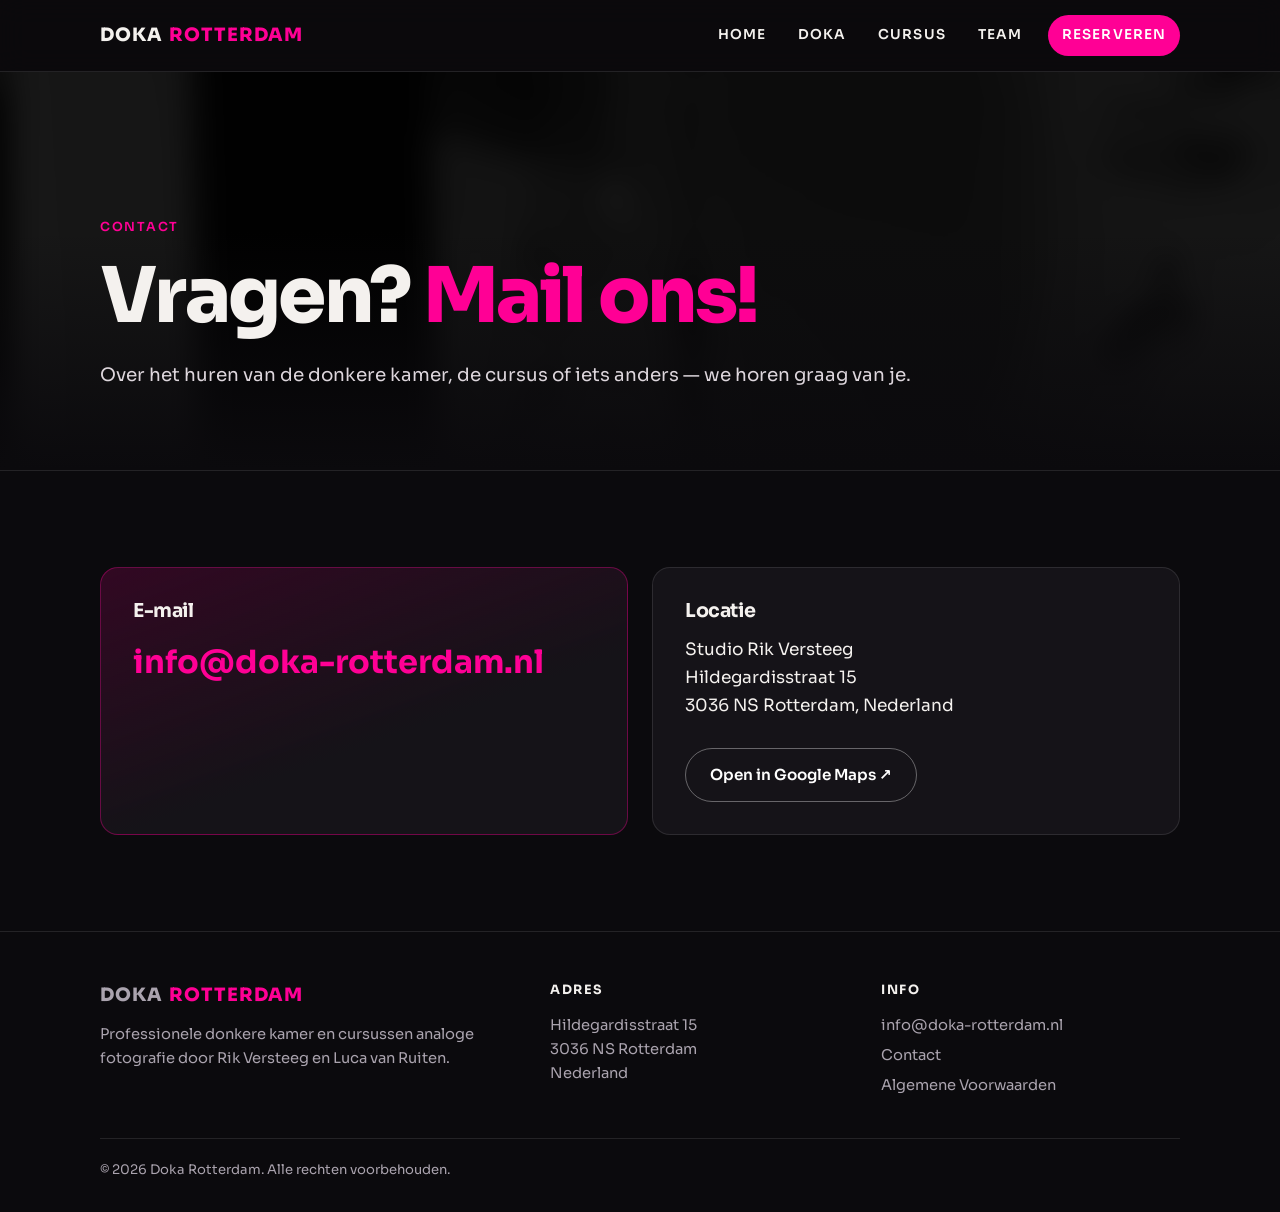
==== commit eabcb583: "lil fix" ====
--- a/contact.html
+++ b/contact.html
@@ -74,7 +74,7 @@
             <div class="cols">
                 <div>
                     <a class="brand" href="index.html">DOKA <span>ROTTERDAM</span></a>
-                    <p style="margin-top: 12px">Professionele donkere kamer en cursussen analoge fotografie bij Studio Rik Versteeg.</p>
+                    <p style="margin-top: 12px">Professionele donkere kamer en cursussen analoge fotografie door Rik Versteeg en Luca van Ruiten.</p>
                 </div>
                 <div>
                     <h4>Adres</h4>
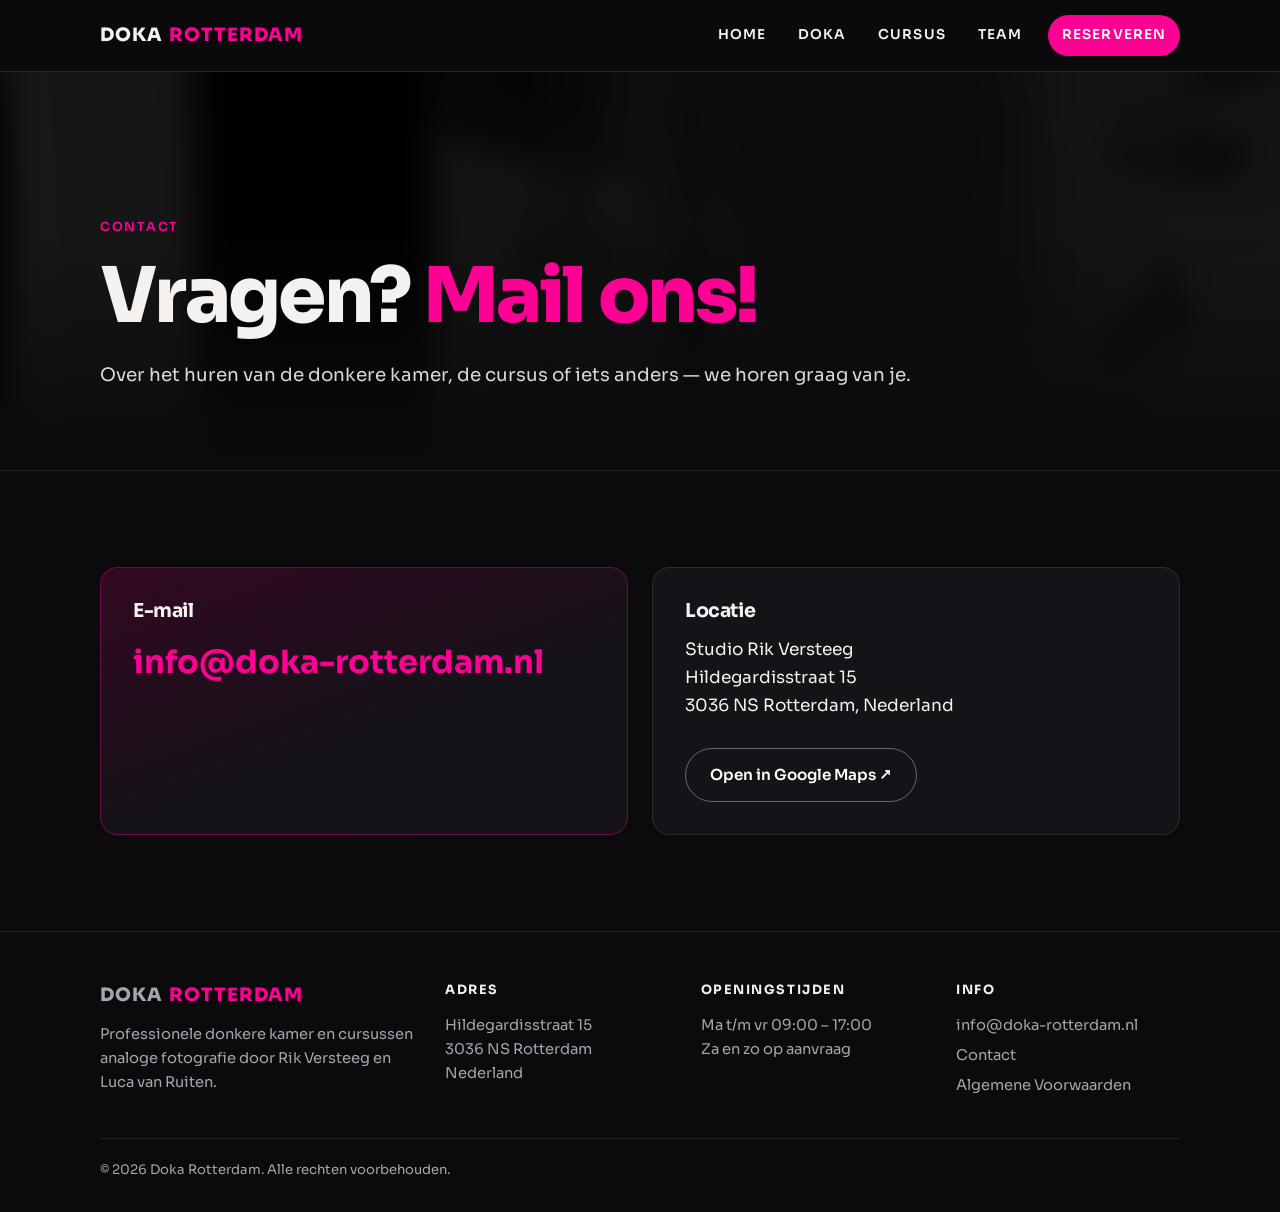
==== commit 80fe1b7b: "update" ====
--- a/contact.html
+++ b/contact.html
@@ -81,6 +81,10 @@
                     <address><a href="https://maps.app.goo.gl/UmLGHMcnTGEYaz4e9" target="_blank" rel="noopener">Hildegardisstraat 15<br>3036 NS Rotterdam<br>Nederland</a></address>
                 </div>
                 <div>
+                    <h4>Openingstijden</h4>
+                    <p>Ma t/m vr 09:00 – 17:00<br>Za en zo op aanvraag</p>
+                </div>
+                <div>
                     <h4>Info</h4>
                     <ul>
                         <li><a href="mailto:info@doka-rotterdam.nl">info@doka-rotterdam.nl</a></li>
--- a/style/main.css
+++ b/style/main.css
@@ -292,6 +292,17 @@
 
 .card h3 { font-size: 1.2rem; margin-bottom: 14px; }
 
+.card .card-label {
+    font-size: 0.75rem;
+    font-weight: 600;
+    letter-spacing: 0.12em;
+    text-transform: uppercase;
+    color: var(--muted);
+    margin: 22px 0 10px;
+}
+
+.card h3 + .card-label { margin-top: 0; }
+
 .card--accent { background: linear-gradient(160deg, rgba(255, 0, 149, 0.16), var(--surface) 60%); border-color: rgba(255, 0, 149, 0.35); }
 
 .list { list-style: none; }
@@ -600,7 +611,7 @@
 
 .site-footer .cols {
     display: grid;
-    grid-template-columns: 1.4fr 1fr 1fr;
+    grid-template-columns: 1.4fr 1fr 1fr 1fr;
     gap: 32px;
 }
 
@@ -619,6 +630,7 @@
 /* ---------- Responsive ---------- */
 
 @media (max-width: 960px) {
+    .site-footer .cols { grid-template-columns: 1fr 1fr; }
     .grid-3 { grid-template-columns: 1fr; }
     .split { grid-template-columns: 1fr; }
 }
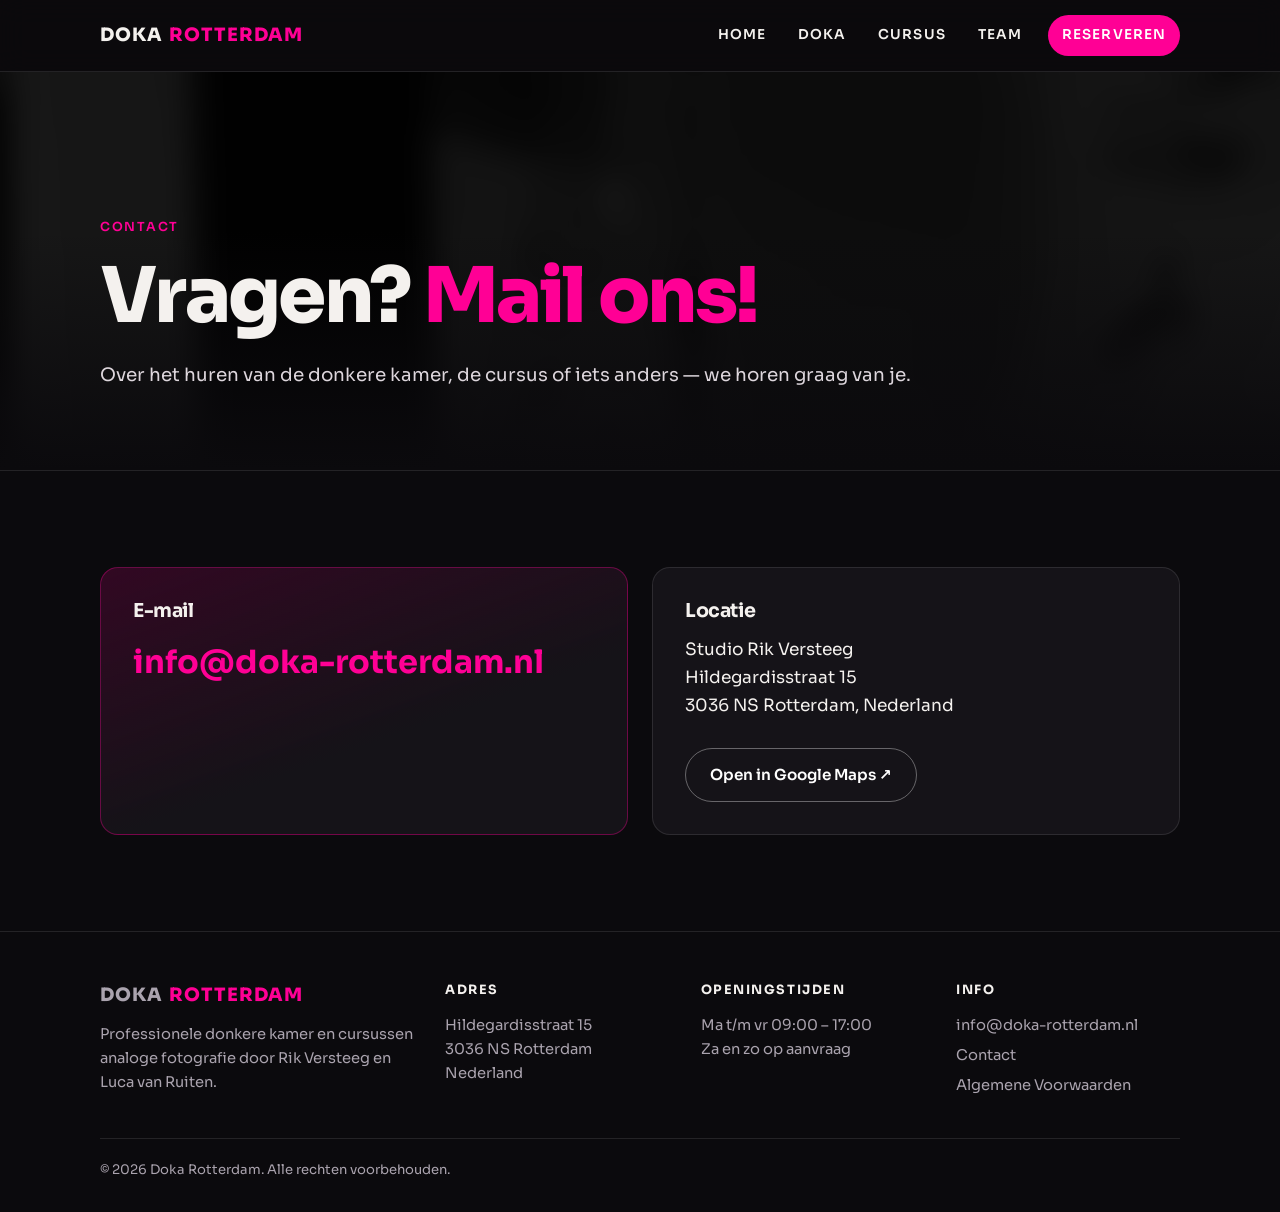
==== commit bc1d7bbb: "update cursus" ====
--- a/contact.html
+++ b/contact.html
@@ -20,7 +20,7 @@
     <meta property="og:url" content="https://www.doka-rotterdam.nl/contact.html">
     <meta property="og:title" content="Contact – Doka Rotterdam">
     <meta property="og:description" content="Vragen over de donkere kamer of cursus? Bereik ons via info@doka-rotterdam.nl. Hildegardisstraat 15, Rotterdam.">
-    <meta property="og:image" content="https://www.doka-rotterdam.nl/images/compressed/1.jpg">
+    <meta property="og:image" content="https://www.doka-rotterdam.nl/images/compressed/web/1.jpg">
     <meta property="og:locale" content="nl_NL">
     <meta property="og:site_name" content="Doka Rotterdam">
 </head>
@@ -40,7 +40,7 @@
     </header>
 
     <main>
-        <section class="page-hero" style="--hero-img: url('../images/compressed/3.jpg')">
+        <section class="page-hero" style="--hero-img: url('../images/compressed/web/3.jpg')">
             <div class="wrap">
                 <span class="eyebrow">Contact</span>
                 <h1>Vragen? <em>Mail ons!</em></h1>
--- a/style/main.css
+++ b/style/main.css
@@ -354,10 +354,16 @@
     width: max-content;
     height: 100%;
     animation: scroll 80s linear infinite;
-}
-
+    will-change: transform;
+    backface-visibility: hidden;
+}
+
+/* Explicit width, not just flex-basis: Firefox ignores flex-basis when
+   sizing a max-content flex container, which left the track 0px wide
+   (so translateX(-50%) moved nothing). */
 .track .image {
-    flex: 0 0 100vw;
+    flex: none;
+    width: 100vw;
     height: 100%;
     background-size: cover;
     background-position: center;
@@ -420,8 +426,8 @@
 .feature .arrow { margin-top: 20px; font-weight: 600; color: var(--accent); }
 
 @keyframes scroll {
-    from { transform: translateX(0); }
-    to   { transform: translateX(-50%); }
+    from { transform: translate3d(0, 0, 0); }
+    to   { transform: translate3d(-50%, 0, 0); }
 }
 
 @media (prefers-reduced-motion: reduce) {
@@ -664,6 +670,7 @@
 
 @media (max-width: 700px) {
     body { font-size: 16px; }
+    .home-hero__content p { display: none; }
     .grid-2 { grid-template-columns: 1fr; }
     .timeline li { grid-template-columns: 1fr; gap: 6px; }
     .site-footer .cols { grid-template-columns: 1fr; gap: 28px; }
